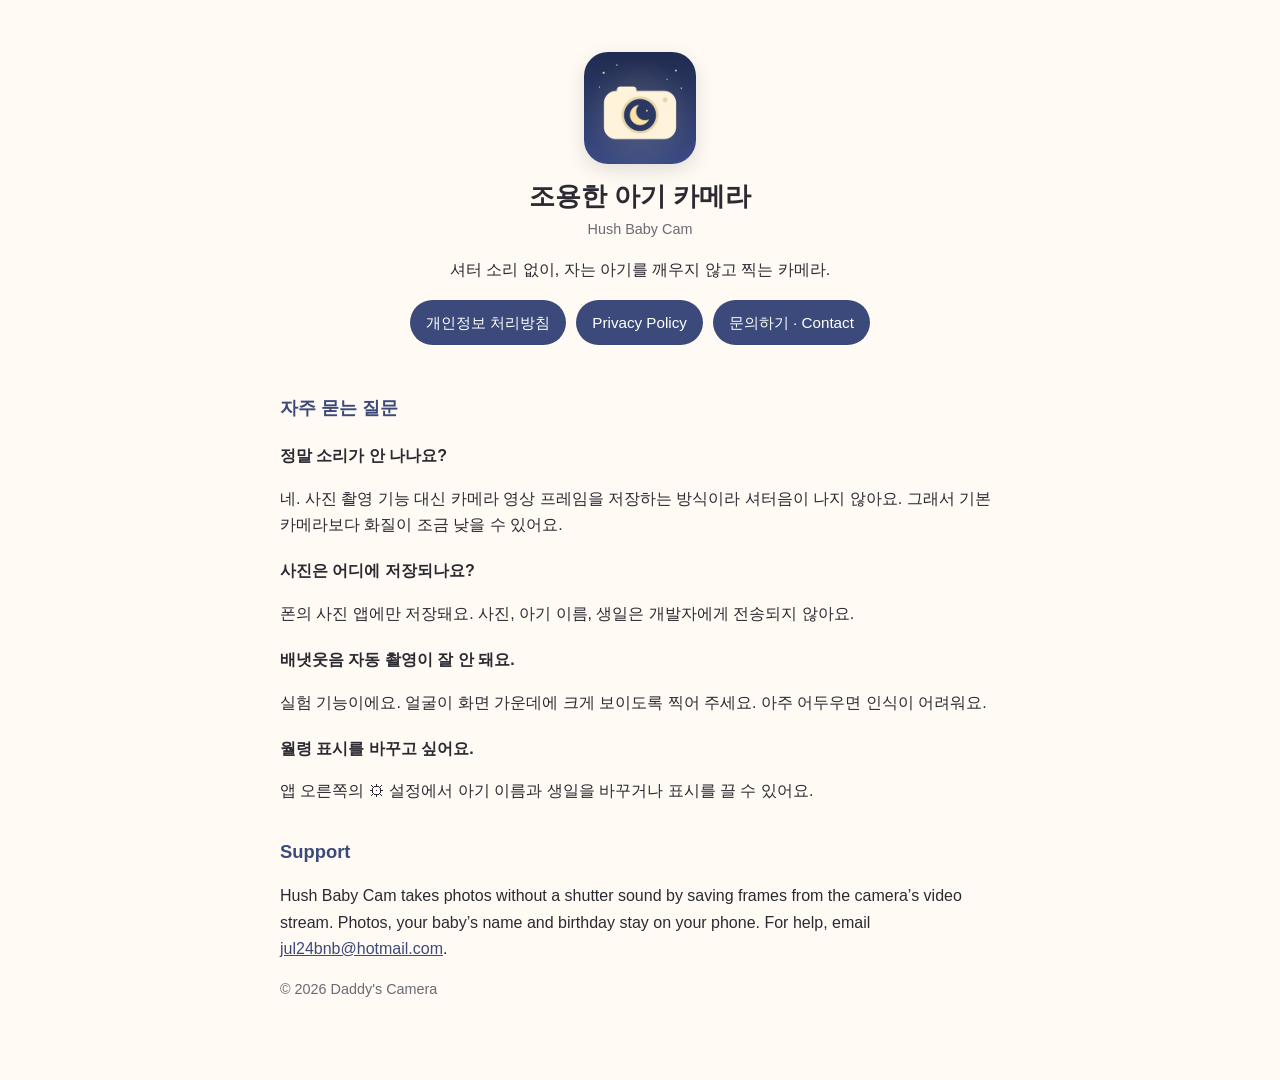
==== index.html @ 71ea545a "Add files via upload" ====
<!DOCTYPE html>
<html lang="ko">
<head>
<meta charset="utf-8">
<meta name="viewport" content="width=device-width, initial-scale=1">
<title>조용한 아기 카메라 · Hush Baby Cam</title>
<meta name="description" content="셔터 소리 없이 자는 아기를 찍는 카메라 · A silent camera for sleeping babies">
<link rel="stylesheet" href="style.css">
</head>
<body>
<main>
<div class="hero">
<img src="icon.png" alt="앱 아이콘">
<h1>조용한 아기 카메라</h1>
<p class="meta">Hush Baby Cam</p>
<p>셔터 소리 없이, 자는 아기를 깨우지 않고 찍는 카메라.</p>
<div class="links">
<a href="privacy.html">개인정보 처리방침</a>
<a href="privacy-en.html">Privacy Policy</a>
<a href="mailto:jul24bnb@hotmail.com">문의하기 · Contact</a>
</div>
</div>

<h2>자주 묻는 질문</h2>
<h3>정말 소리가 안 나나요?</h3>
<p>네. 사진 촬영 기능 대신 카메라 영상 프레임을 저장하는 방식이라 셔터음이 나지 않아요. 그래서 기본 카메라보다 화질이 조금 낮을 수 있어요.</p>
<h3>사진은 어디에 저장되나요?</h3>
<p>폰의 사진 앱에만 저장돼요. 사진, 아기 이름, 생일은 개발자에게 전송되지 않아요.</p>
<h3>배냇웃음 자동 촬영이 잘 안 돼요.</h3>
<p>실험 기능이에요. 얼굴이 화면 가운데에 크게 보이도록 찍어 주세요. 아주 어두우면 인식이 어려워요.</p>
<h3>월령 표시를 바꾸고 싶어요.</h3>
<p>앱 오른쪽의 ⚙︎ 설정에서 아기 이름과 생일을 바꾸거나 표시를 끌 수 있어요.</p>

<h2>Support</h2>
<p>Hush Baby Cam takes photos without a shutter sound by saving frames from the camera’s video stream. Photos, your baby’s name and birthday stay on your phone. For help, email <a href="mailto:jul24bnb@hotmail.com">jul24bnb@hotmail.com</a>.</p>

<p class="meta">© 2026 Daddy's Camera</p>
</main>
</body>
</html>
---- style.css ----
:root { --ink:#2b2a33; --muted:#6b6a75; --accent:#3b4a7a; --bg:#fffaf3; --card:#ffffff; --line:#ece6dc; }
* { box-sizing: border-box; }
body { margin:0; background:var(--bg); color:var(--ink); font:16px/1.65 -apple-system, BlinkMacSystemFont, "Apple SD Gothic Neo", "Noto Sans KR", "Segoe UI", sans-serif; }
main { max-width: 760px; margin: 0 auto; padding: 28px 20px 64px; }
h1 { font-size: 1.6rem; line-height:1.3; margin: 8px 0 4px; }
h2 { font-size: 1.15rem; margin: 32px 0 8px; color: var(--accent); }
h3 { font-size: 1rem; margin: 20px 0 6px; }
a { color: var(--accent); }
.meta { color: var(--muted); font-size: .9rem; margin-top: 0; }
.lang { text-align: right; margin: 0; font-size: .9rem; }
.summary { background: var(--card); border: 1px solid var(--line); border-radius: 14px; padding: 4px 20px 12px; margin: 20px 0; }
.summary h2 { margin-top: 16px; }
table { width: 100%; border-collapse: collapse; margin: 8px 0 12px; font-size: .95rem; background: var(--card); }
th, td { border: 1px solid var(--line); padding: 8px 10px; text-align: left; vertical-align: top; }
th { background: #f6f1e8; font-weight: 600; white-space: nowrap; }
@media (max-width: 560px) { th { white-space: normal; } table { font-size: .9rem; } }
.hero { text-align:center; padding: 24px 0 8px; }
.hero img { width: 112px; height: 112px; border-radius: 24px; box-shadow: 0 6px 20px rgba(0,0,0,.12); }
.links { display:flex; gap:10px; justify-content:center; flex-wrap:wrap; margin: 16px 0 8px; }
.links a { background: var(--accent); color:#fff; text-decoration:none; padding: 10px 16px; border-radius: 999px; font-size:.95rem; }
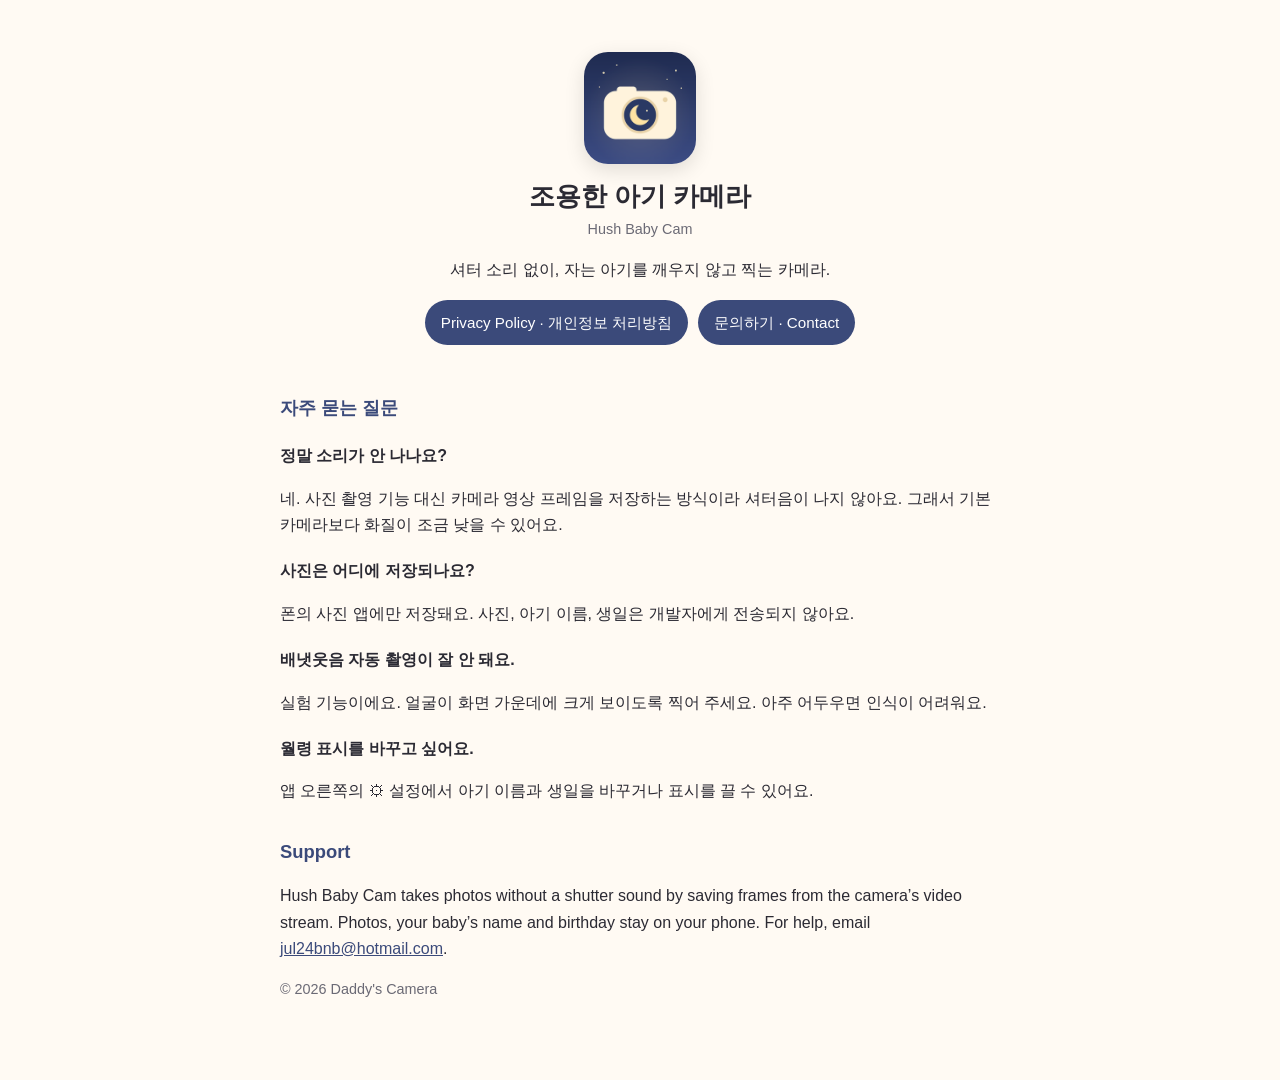
==== commit 0698107f: "Add files via upload" ====
--- a/index.html
+++ b/index.html
@@ -15,8 +15,7 @@
 <p class="meta">Hush Baby Cam</p>
 <p>셔터 소리 없이, 자는 아기를 깨우지 않고 찍는 카메라.</p>
 <div class="links">
-<a href="privacy.html">개인정보 처리방침</a>
-<a href="privacy-en.html">Privacy Policy</a>
+<a href="privacy.html">Privacy Policy · 개인정보 처리방침</a>
 <a href="mailto:jul24bnb@hotmail.com">문의하기 · Contact</a>
 </div>
 </div>
